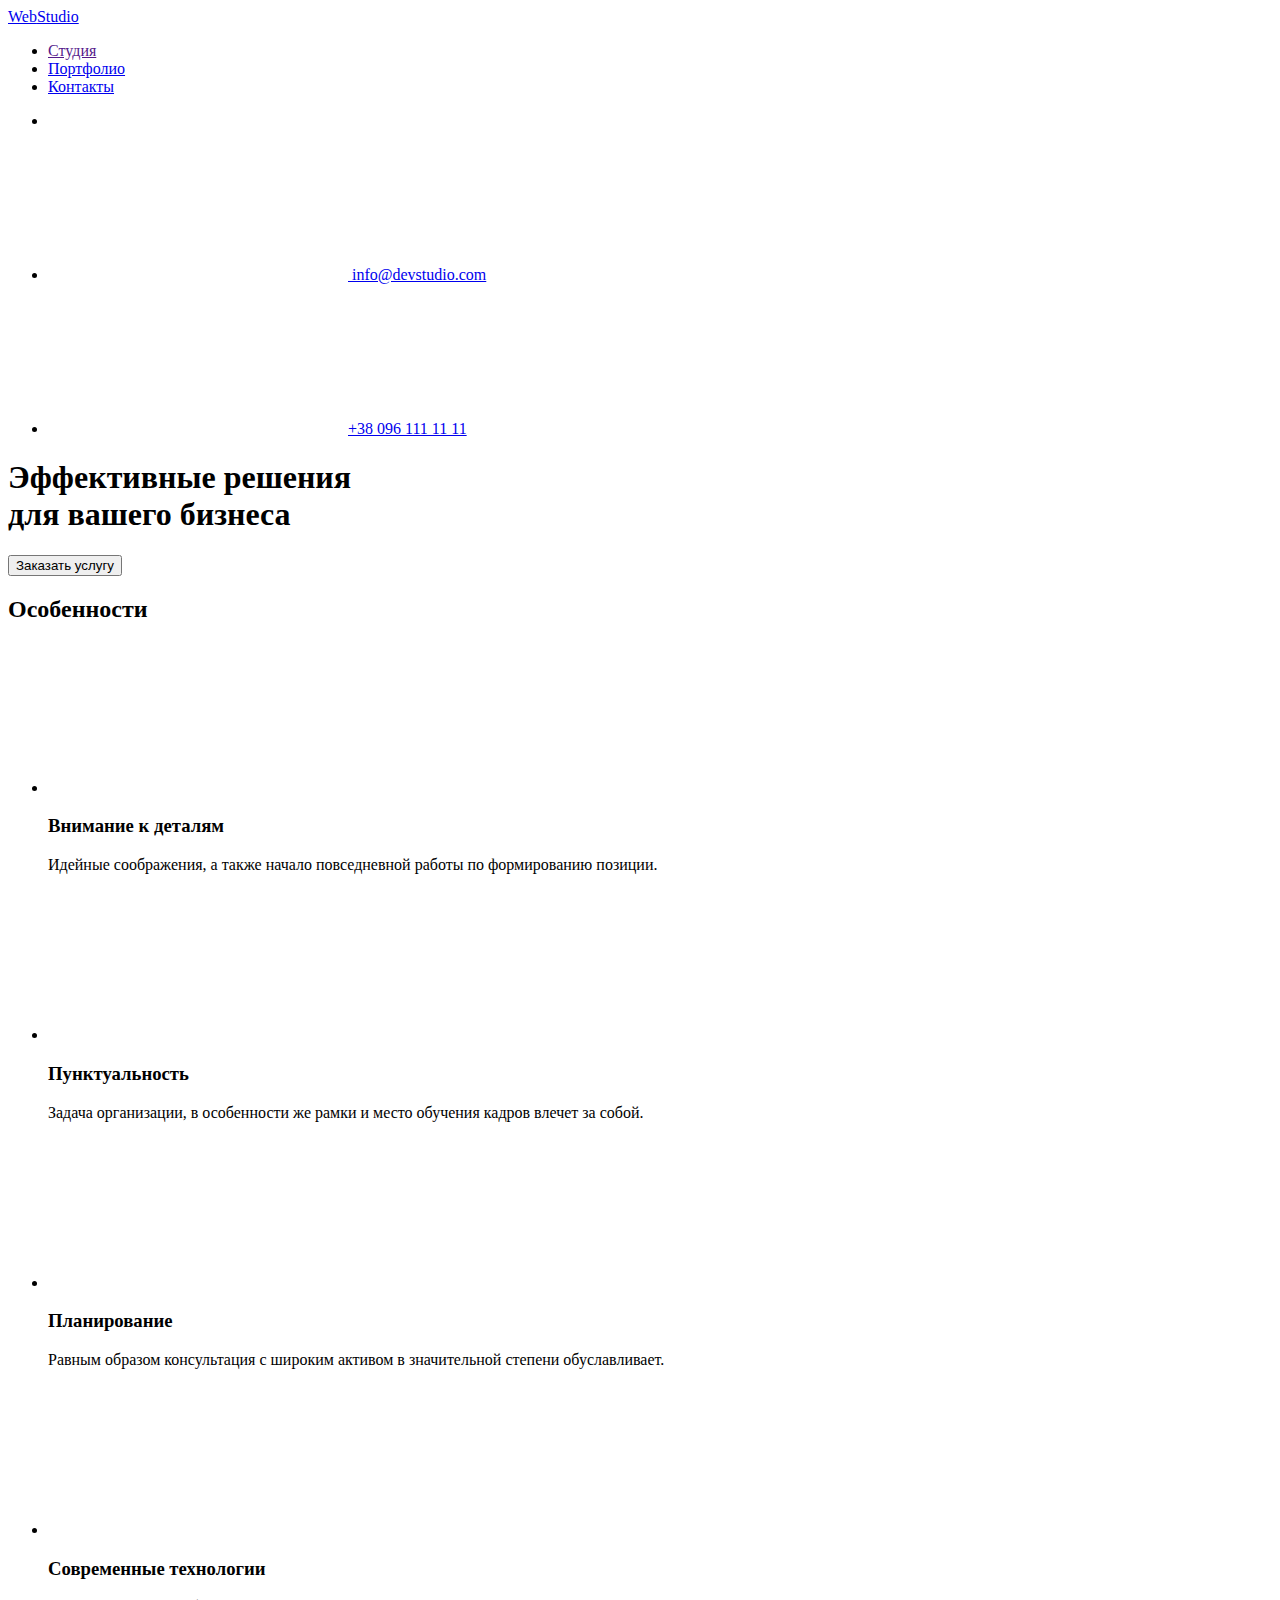
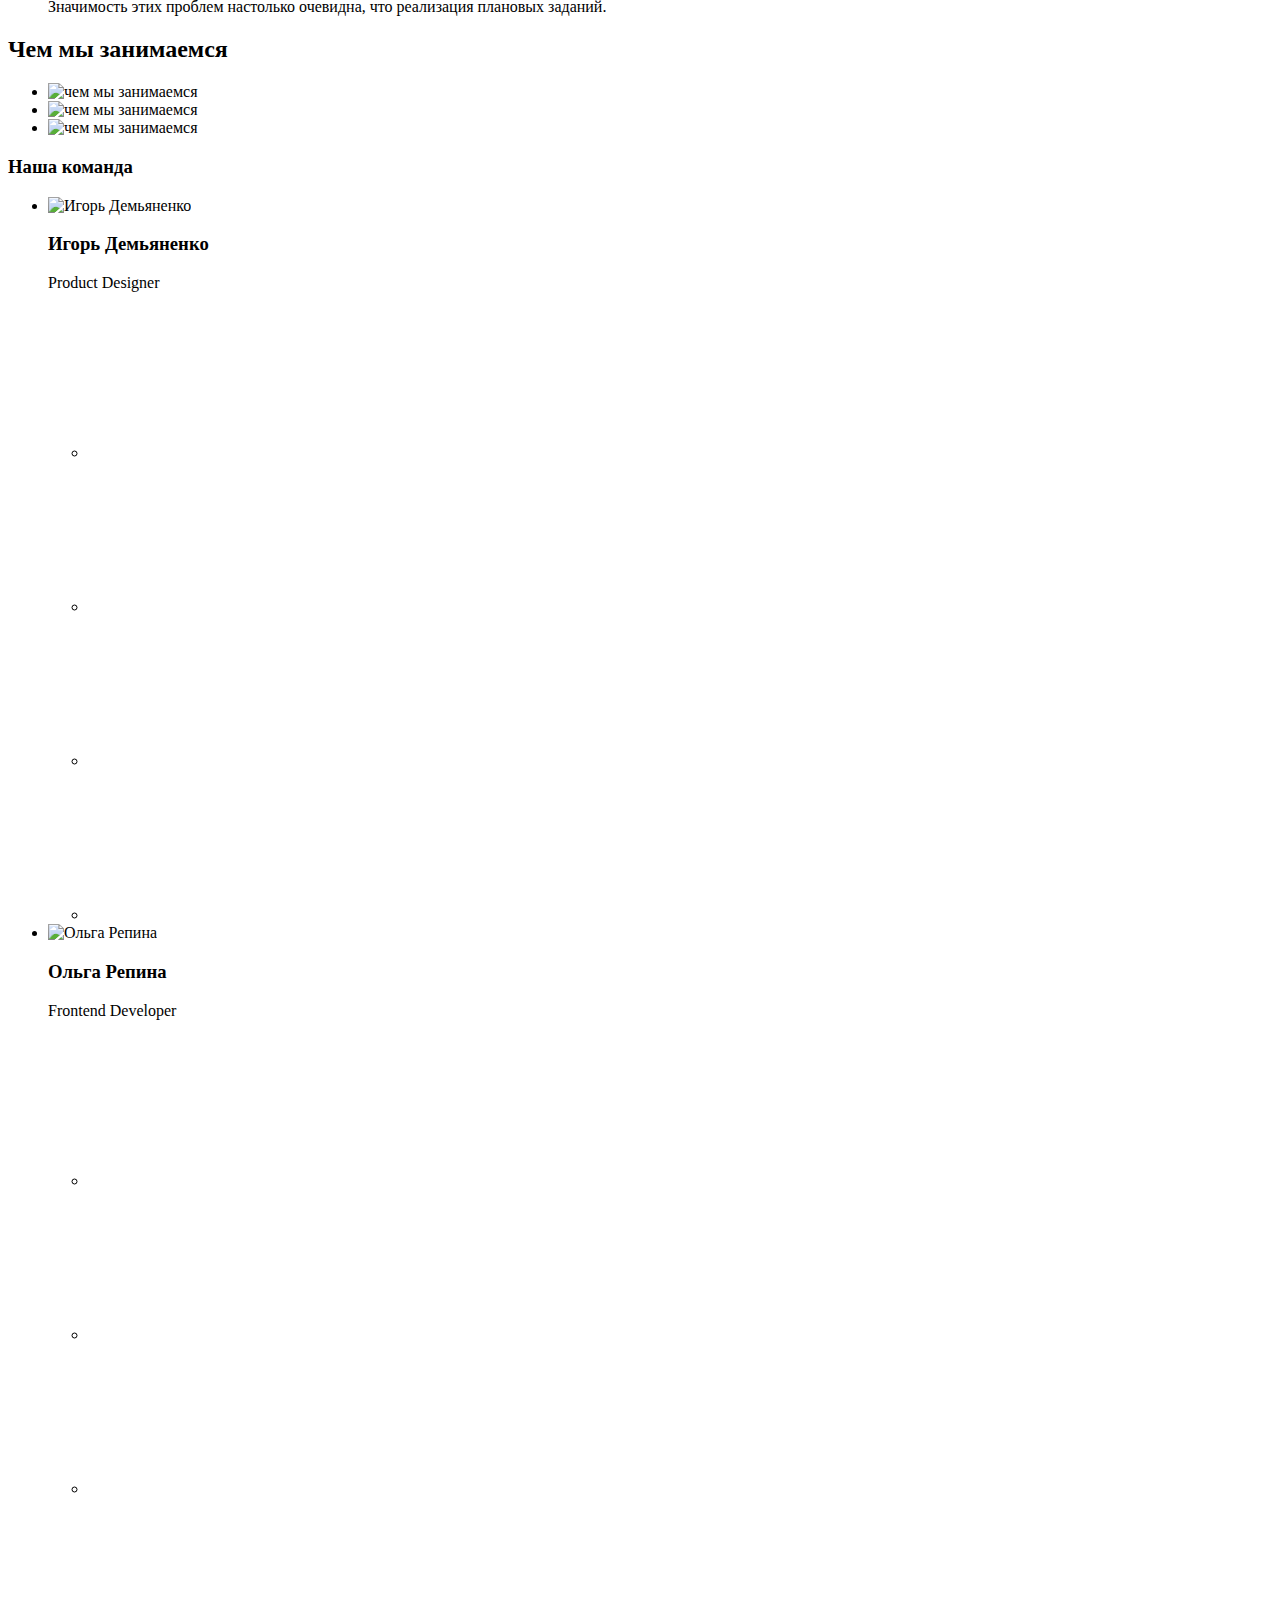
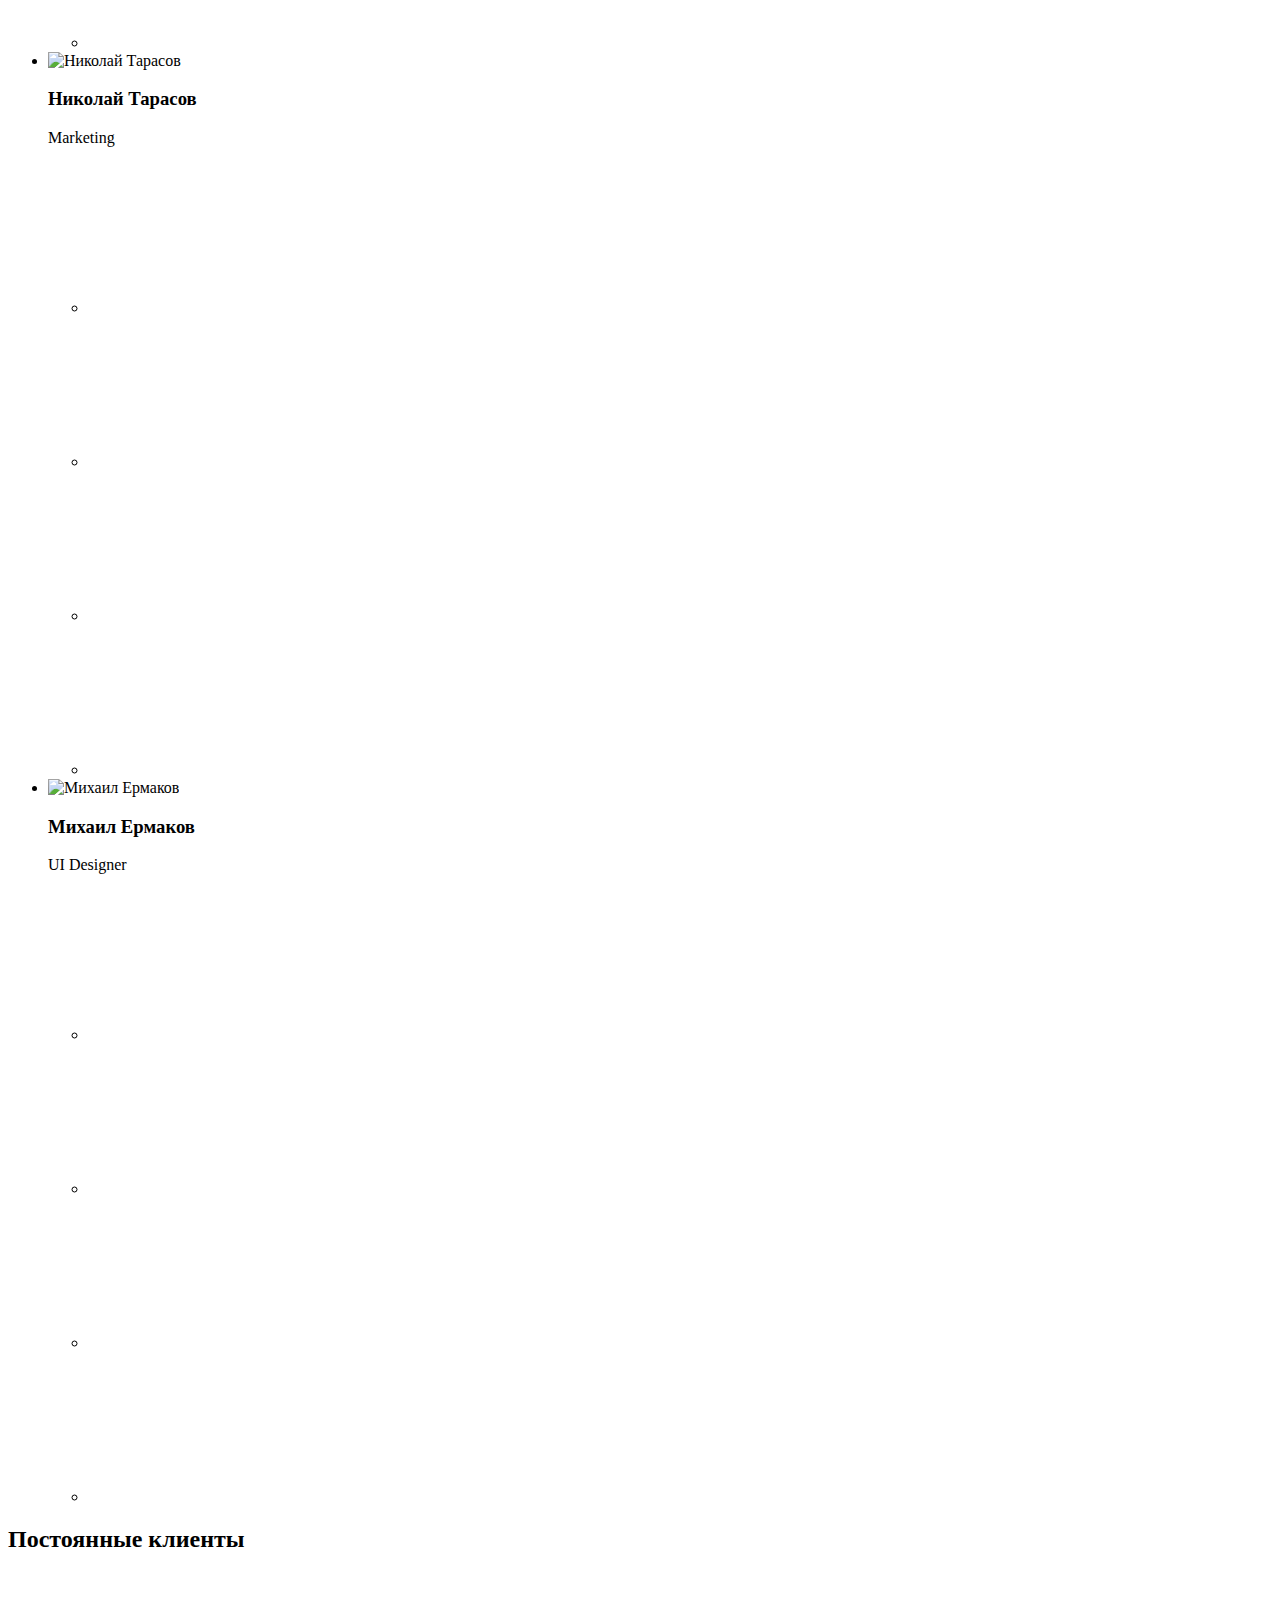
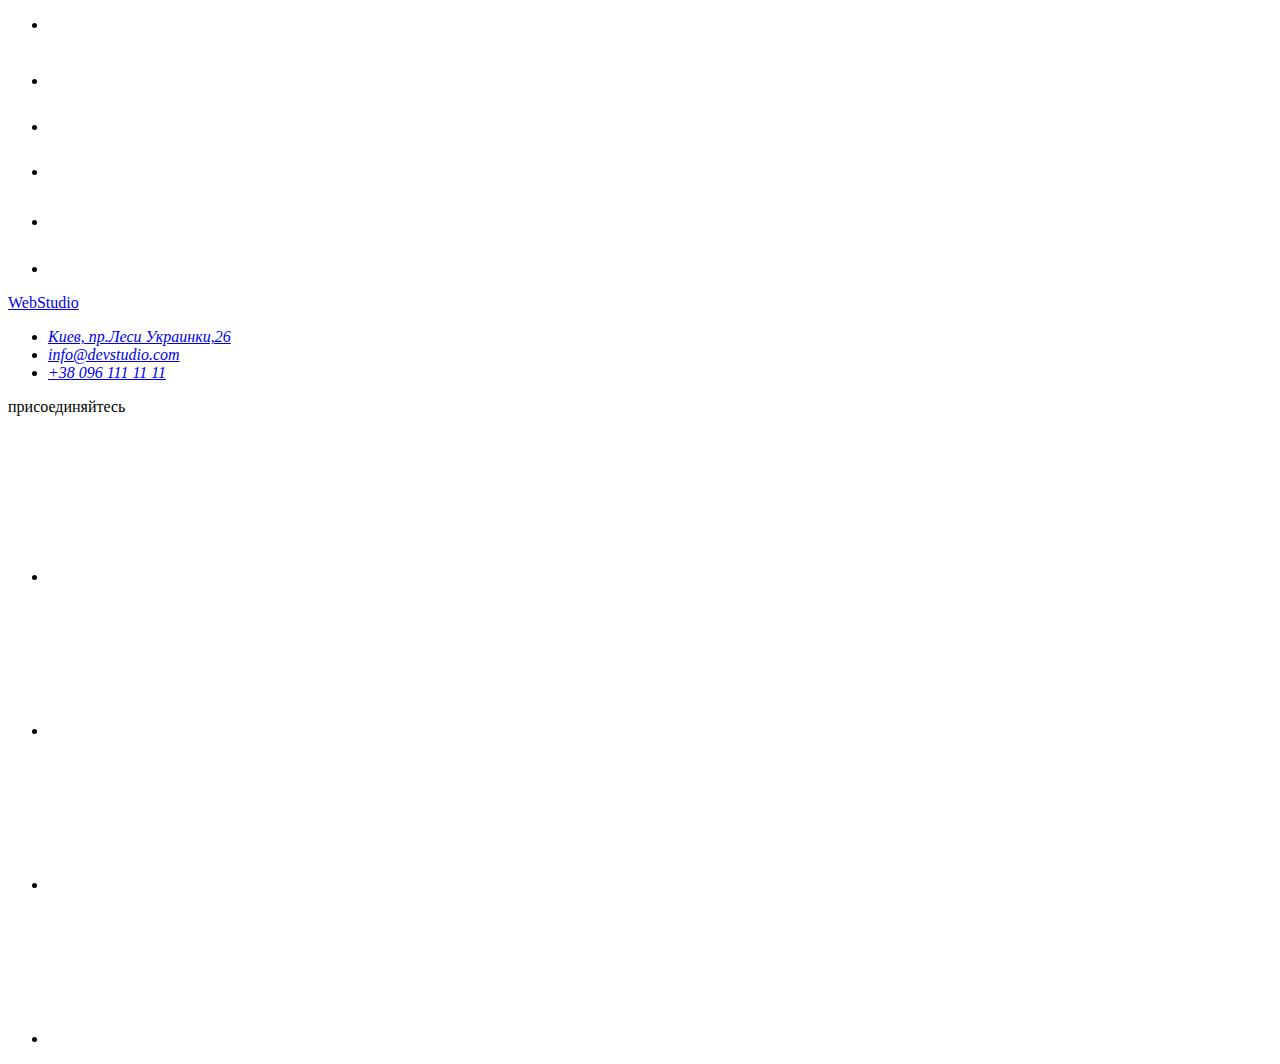
==== index.html @ f03355c7 "Add files via upload" ====
<!DOCTYPE html>
<html lang="ru">
<head>
    <meta charset="UTF-8">
    <meta http-equiv="X-UA-Compatible" content="IE=edge">
    <meta name="viewport" content="width=device-width, initial-scale=1.0">
    <link rel="preconnect" href="https://fonts.gstatic.com">
    <link href="https://fonts.googleapis.com/css2?family=Raleway:wght@700&family=Roboto:wght@400;500;700;900&display=swap" rel="stylesheet">
    <link rel="stylesheet" href="https://cdnjs.cloudflare.com/ajax/libs/modern-normalize/1.0.0/modern-normalize.min.css"
        integrity="sha512-ISS7cAi1PEhQ8jnbJpJZMd29NlhNj4AWYyLOSp2CE/CsHxTCu+r+t0D2yoJudVrd0/8fTVPUVDzY5Tvli75u/g=="
        crossorigin="anonymous" />
    <link rel="stylesheet" href="./css/styles.css">
   
    
    <title>Document</title>
    
</head>

<body>
    <!--шапка-->

    <header class="page-header">
      <div class="container"> 
          <div class="header-flex">
      <nav class="site-nav">
          <a href="./index.html" class="logo"><span class="weblogo">Web</span>Studio</a>
     <ul class="site-list">
        <li class="nav-list-item"><a href="" class="link current">Студия</a></li>
        <li class="nav-list-item"><a href="./portfolio.html" class="link">Портфолио</a></li>
         <li class="nav-list-item"><a href="#" class="link">Контакты</a></li>
     </ul> 
    </nav>

    <!--контакты-->

    <ul class="site-list-contacts">
        
        <li class="list-item">
            <li class="list-item">
                <a href="mailto:info@devstudio.com" class="contacts"><svg class="icon-envelope">
                  <use href="./images/image.svg/sprite.svg#icon-envelope">
                  </use>
              </svg>
              info@devstudio.com
          </a>
      </li>
              <li class="list-item">
                <a href="tel:+380961111111" class="contacts"><svg class="icon-smartphone">
                  <use href="./images/image.svg/sprite.svg#icon-smartphone">
                  </use>
              </svg>+38 096 111 11 11</a>
      </li>
           </ul>
          </div>
        </div>
              </header>
    
        <!--заказ услуги-->

     <main>
        <section class="hero">
                <h1>Эффективные решения <br> для вашего бизнеса</h1>
                <button class="hero-button" type="button">Заказать услугу</button>
        </section>
        
    
        <!--наши особенности-->

      <section class="section-features">
          <div class="container">
              <div class="features-flex">
                <h2 class="visually-hidden">Особенности</h2>
          <ul class="features-list"> 
                <li class="features-item">

                    <div class="icon-features">
                        <svg class="icon">
                            <use href="./images/image.svg/sprite.svg#icon-antenna">
                            </use>
                        </svg>
                    </div>

                  <h3 class="features-list title">Внимание к деталям</h3>
                  <p class="features-list text">Идейные соображения, а также начало повседневной работы по формированию позиции.</p>
              </li>

              <li class="features-item">
      
                <div class="icon-features">
                    <svg class="icon">
                        <use href="./images/image.svg/sprite.svg#icon-clock">
                        </use>
                    </svg>
                </div>

                  <h3 class="features-list title">Пунктуальность</h3>
                  <p class="features-list text">Задача организации, в особенности же рамки и место обучения кадров влечет за собой.</p>
              </li>

              <li class="features-item">

                <div class="icon-features">
                    <svg class="icon">
                        <use href="./images/image.svg/sprite.svg#icon-diagram">
                        </use>
                    </svg>
                </div>

                <h3 class="features-list title">Планирование</h3>
                <p class="features-list text">Равным образом консультация с широким активом в значительной степени обуславливает.</p>
            </li>

            <li class="features-item">
                
                <div class="icon-features">
                    <svg class="icon">
                        <use href="./images/image.svg/sprite.svg#icon-astronaut">
                        </use>
                    </svg>
                </div>

            
                <h3 class="features-list title">Современные технологии</h3>
                <p class="features-list text">Значимость этих проблем настолько очевидна, что реализация плановых заданий.</p>
            </li>
          </ul>
        </div>
        </div>
    
      </section>  

      <!--что мы делаем-->

      <section class="section-work">
          <div class="container">
              <div class="work-flex">
          <h2 class="section-title">Чем мы занимаемся</h2>
          <ul class="work-list">
              <li class="work-item"><img src="./images/what-we-do1.jpg" alt="чем мы занимаемся" width="370"></li>
              <li class="work-item"><img src="./images/what-we-do2.jpg" alt="чем мы занимаемся" width="370"></li>
              <li class="work-item"><img src="./images/what-we-do3.jpg" alt="чем мы занимаемся" width="370"></li>
          </ul>
        </div>
    </div>
      </section>

      <!--наша команда-->

<section class="section-command">
    <div class="container">
          <h3 class="section-title">Наша команда</h3>

    <ul class="command-list">
            <li class="command-list-item"><img src="./images/proddesign.jpg" alt="Игорь Демьяненко" width="270">
    <div class="item-card">
            <h3 class="title">Игорь Демьяненко</h3>
            <p class="text" lang="en">Product Designer</p>
            <ul class="flex-social">
                <li class="icon-item-command"><a href="https://www.instagram.com/" target="_blank"
                        rel="noreferrer noopener" class="icon-link-command"><svg class="icon-command">
                            <use href="./images/image.svg/sprite.svg#icon-instagram">
                            </use>
                        </svg>
                    </a>
                </li>
                <li class="icon-item-command"><a href="https://twitter.com/" target="_blank"
                        rel="noreferrer noopener" class="icon-link-command"><svg class="icon-command">
                            <use href="./images/image.svg/sprite.svg#icon-twitter">
                            </use>
                        </svg>
                    </a>
                </li>

                <li class="icon-item-command"><a href="https://www.facebook.com/" target="_blank"
                        rel="noreferrer noopener" class="icon-link-command"><svg class="icon-command">
                            <use href="./images/image.svg/sprite.svg#icon-facebook">
                            </use>
                        </svg>
                    </a>
                </li>

                <li class="icon-item-command"> <a href="https://www.linkedin.com/" target="_blank"
                        rel="noreferre noopener" class="icon-link-command"><svg class="icon-command">
                            <use href="./images/image.svg/sprite.svg#icon-linkedin">
                            </use>
                        </svg>
                    </a>
                </li>
            </ul>
        
    </div>
</li>

    
            <li class="command-list-item"><img src="./images/frontdev.jpg" alt="Ольга Репина" width="270">
        <div class="item-card">
            <h3 class="title">Ольга Репина</h3> 
            <p class="text" lang="en">Frontend Developer</p>

            <ul class="flex-social">
                <li class="icon-item-command"><a href="https://www.instagram.com/" target="_blank"
                        rel="noreferrer noopener" class="icon-link-command"><svg class="icon-command">
                            <use href="./images/image.svg/sprite.svg#icon-instagram">
                            </use>
                        </svg>
                    </a>
                </li>
                <li class="icon-item-command"><a href="https://twitter.com/" target="_blank"
                        rel="noreferrer noopener" class="icon-link-command"><svg class="icon-command">
                            <use href="./images/image.svg/sprite.svg#icon-twitter">
                            </use>
                        </svg>
                    </a>
                </li>

                <li class="icon-item-command"><a href="https://www.facebook.com/" target="_blank"
                        rel="noreferrer noopener" class="icon-link-command"><svg class="icon-command">
                            <use href="./images/image.svg/sprite.svg#icon-facebook">
                            </use>
                        </svg>
                    </a>
                </li>

                <li class="icon-item-command"> <a href="https://www.linkedin.com/" target="_blank"
                        rel="noreferre noopener" class="icon-link-command"><svg class="icon-command">
                            <use href="./images/image.svg/sprite.svg#icon-linkedin">
                            </use>
                        </svg>
                    </a>
                </li>
            </ul>
       
        </div>
    </li>

     
            <li class="command-list-item">
                <img src="./images/marketing.jpg" alt="Николай Тарасов" width="270">
        
        <div class="item-card">
                    <h3 class="title">Николай Тарасов</h3>
                    <p class="text" lang="en">Marketing</p>

                    <ul class="flex-social">
                        <li class="icon-item-command"><a href="https://www.instagram.com/" target="_blank"
                                rel="noreferrer noopener" class="icon-link-command"><svg class="icon-command">
                                    <use href="./images/image.svg/sprite.svg#icon-instagram">
                                    </use>
                                </svg>
                            </a>
                        </li>
                        <li class="icon-item-command"><a href="https://twitter.com/" target="_blank"
                                rel="noreferrer noopener" class="icon-link-command"><svg class="icon-command">
                                    <use href="./images/image.svg/sprite.svg#icon-twitter">
                                    </use>
                                </svg>
                            </a>
                        </li>
        
                        <li class="icon-item-command"><a href="https://www.facebook.com/" target="_blank"
                                rel="noreferrer noopener" class="icon-link-command"><svg class="icon-command">
                                    <use href="./images/image.svg/sprite.svg#icon-facebook">
                                    </use>
                                </svg>
                            </a>
                        </li>
        
                        <li class="icon-item-command"> <a href="https://www.linkedin.com/" target="_blank"
                                rel="noreferre noopener" class="icon-link-command"><svg class="icon-command">
                                    <use href="./images/image.svg/sprite.svg#icon-linkedin">
                                    </use>
                                </svg>
                            </a>
                        </li>
                    </ul>
           
        </div>
    </li>         
         
            <li class="command-list-item"><img src="./images/uidesign.jpg" alt="Михаил Ермаков" width="270">
        <div class="item-card">        
            <h3 class="title">Михаил Ермаков</h3>
            <p class="text" lang="en">UI Designer</p>

            <ul class="flex-social">
                <li class="icon-item-command"><a href="https://www.instagram.com/" target="_blank"
                        rel="noreferrer noopener" class="icon-link-command"><svg class="icon-command">
                            <use href="./images/image.svg/sprite.svg#icon-instagram">
                            </use>
                        </svg>
                    </a>
                </li>

                <li class="icon-item-command"><a href="https://twitter.com/" target="_blank"
                        rel="noreferrer noopener" class="icon-link-command"><svg class="icon-command">
                            <use href="./images/image.svg/sprite.svg#icon-twitter">
                            </use>
                        </svg>
                    </a>
                </li>

                <li class="icon-item-command"><a href="https://www.facebook.com/" target="_blank"
                        rel="noreferrer noopener" class="icon-link-command"><svg class="icon-command">
                            <use href="./images/image.svg/sprite.svg#icon-facebook">
                            </use>
                        </svg>
                    </a>
                </li>

                <li class="icon-item-command"> <a href="https://www.linkedin.com/" target="_blank"
                        rel="noreferre noopener" class="icon-link-command"><svg class="icon-command">
                            <use href="./images/image.svg/sprite.svg#icon-linkedin">
                            </use>
                        </svg>
                    </a>
                </li>
            </ul> 
        </div>
    </li> 

          </ul>
        </div>
     </section>
      
     <!--клиенты-->

      <section class="section-clients">
          <div class="container">
              <h2 class="clients-title">Постоянные клиенты</h2>
              <ul class="clients-list">
                <li class="clients-item"><a href="" class="icon-clients-link">
                        <svg class="icon-clients" width="41px" height="57px">
                            <use href="./images/image.svg/sprite.svg#icon-group1">
                            </use>
                        </svg>
                    </a>
                  </li>
                  <li class="clients-item"><a href="" class="icon-clients-link">
                    <svg class="icon-clients" width="40px" height="52px">
                        <use href="./images/image.svg/sprite.svg#icon-group2">
                        </use>
                    </svg>
                </a>
            </li>
            <li class="clients-item"><a href="" class="icon-clients-link">
                    <svg class="icon-clients" width="44px" height="42px">
                        <use href="./images/image.svg/sprite.svg#icon-group3">
                        </use>
                    </svg>
                </a>
            </li>
            <li class="clients-item"><a href="" class="icon-clients-link">
                    <svg class="icon-clients" width="85px" height="41px">
                        <use href="./images/image.svg/sprite.svg#icon-group4">

                        </use>
                    </svg>
                </a>
            </li>
            <li class="clients-item"><a href="" class="icon-clients-link">
                    <svg class="icon-clients" width="63px" height="46px">
                        <use href="./images/image.svg/sprite.svg#icon-group5">
                        </use>
                    </svg></a>
            </li>
            <li class="clients-item"><a href="" class="icon-clients-link">
                    <svg class="icon-clients" width="93px" height="43px">
                        <use href="./images/image.svg/sprite.svg#icon-group6">
                        </use>
                    </svg>
                </a>
            </li>
        </ul>
    </div>
</section>
</main>
      

      <!--контакты-->

      <footer class="footer">
          <div class="container">
            <div class="footer-container">
                <div>
        <a href="./index.html" class="logo-footer"><span class="weblogo-footer">Web</span>Studio</a>
        <address class="adress">
        <ul class="adress-list">
            <li class="adress-list-item">
                <a class="link-adress" href="https://goo.gl/maps/pRNmyosQi3SvcgHM6" target="_blank" rel="noopener noreferrer">Киев, пр.Леси Украинки,26 </a> 
            <li class="adress-list-item">
                <a href="mailto:info@devstudio.com" class="contacts-info">info@devstudio.com</a>  
            </li>  
            <li class="adress-list-item">
                <a href="tel:+380961111111" class="contacts-info">+38 096 111 11 11</a>  
            </li>  
         </ul>
        </address>
    </div>
 
    

    <div class="social-section">
        <p class="social-title">присоединяйтесь</p>
        <ul class="social-footer-list">
            <li class="icon-item-footer"><a href="https://www.instagram.com/" target="_blank"
                    rel="noreferrer noopener" class="footer-link-social"><svg class="icon-footer">
                        <use href="./images/image.svg/sprite.svg#icon-instagram">
                        </use>
                    </svg>
                </a>
            </li>

            <li class="icon-item-footer"><a href="https://twitter.com/" target="_blank"
                    rel="noreferrer noopener" class="footer-link-social"><svg class="icon-footer">
                        <use href="./images/image.svg/sprite.svg#icon-twitter">
                        </use>
                    </svg>
                </a>
            </li>

            <li class="icon-item-footer"><a href="https://www.facebook.com/" target="_blank"
                    rel="noreferrer noopener" class="footer-link-social"><svg class="icon-footer">
                        <use href="./images/image.svg/sprite.svg#icon-facebook">
                        </use>
                    </svg>
                </a>
            </li>

            <li class="icon-item-footer"><a href="https://www.linkedin.com/" target="_blank"
                    rel="noreferrer noopener" class="footer-link-social"><svg class="icon-footer">
                        <use href="./images/image.svg/sprite.svg#icon-linkedin">
                        </use>
                    </svg>
                </a>
            </li>
        </ul>
    </div>
</div>
</div>

</footer>
</body>
</html>
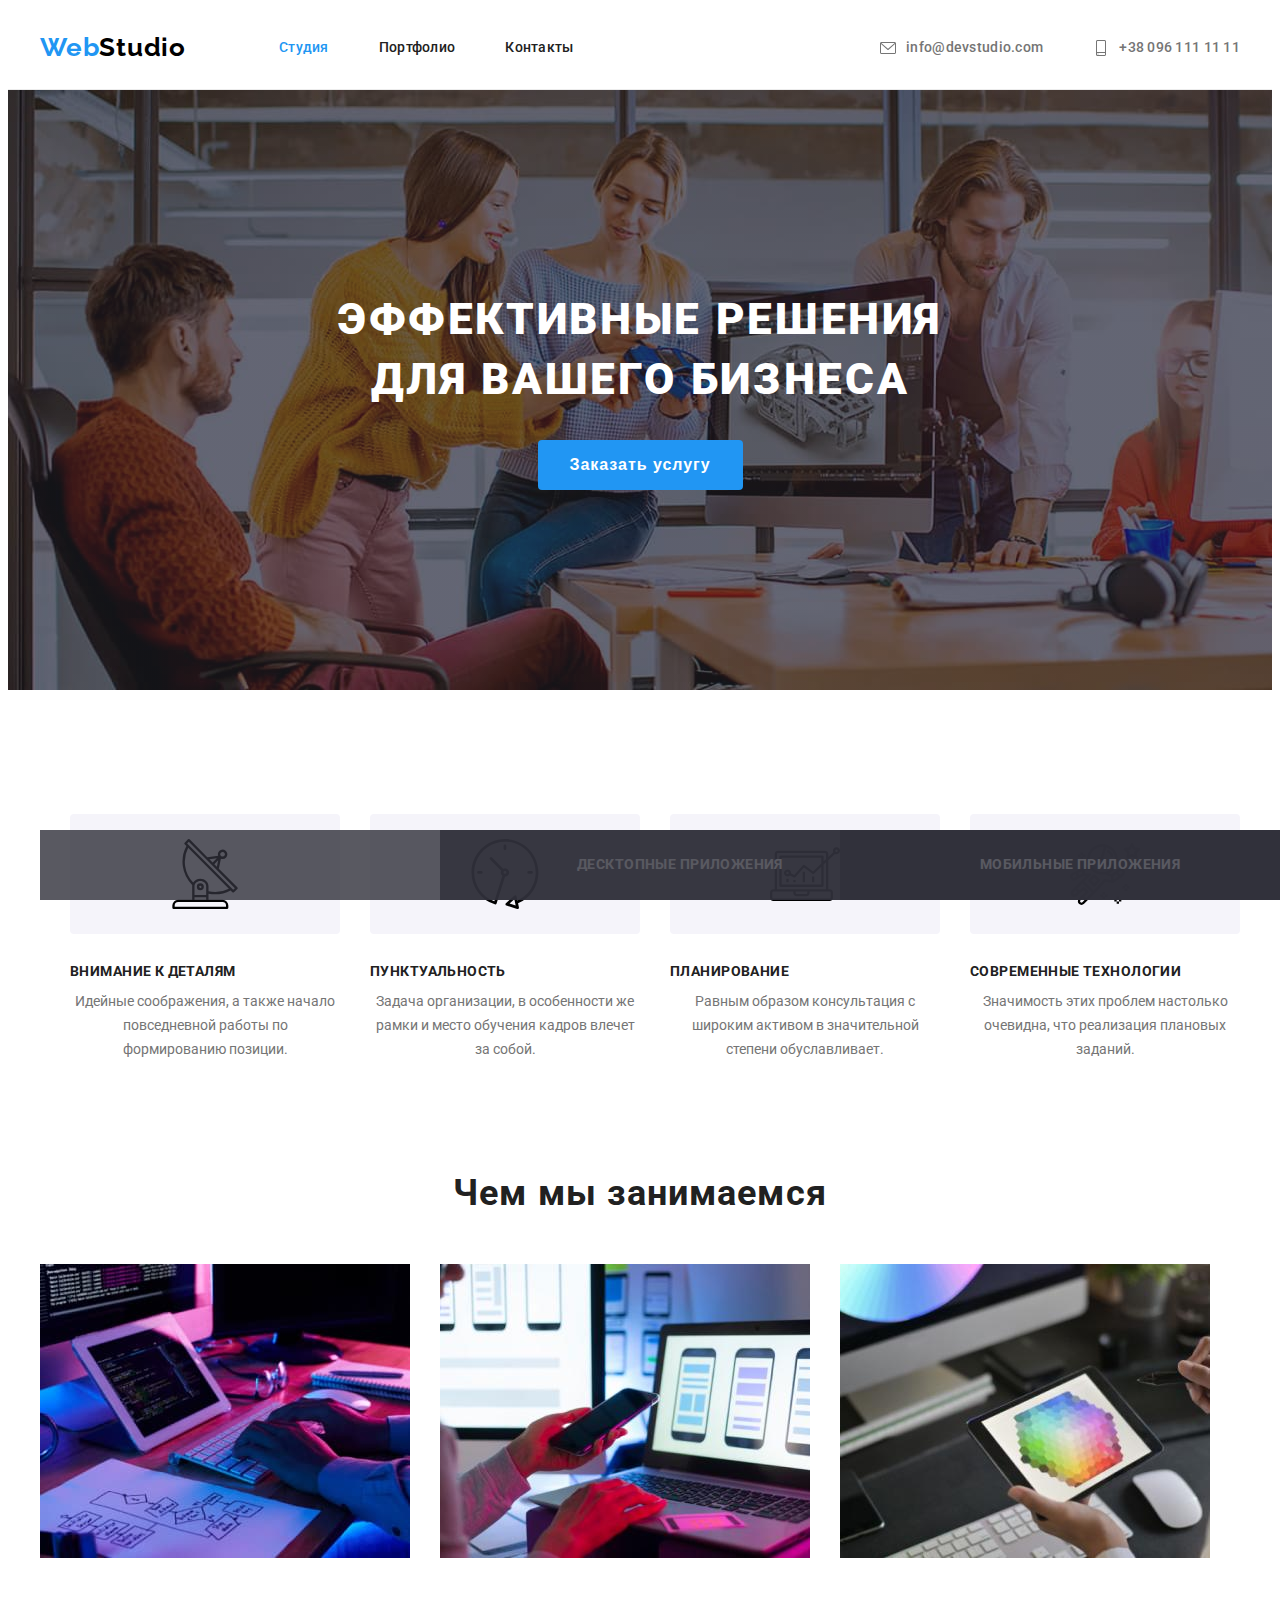
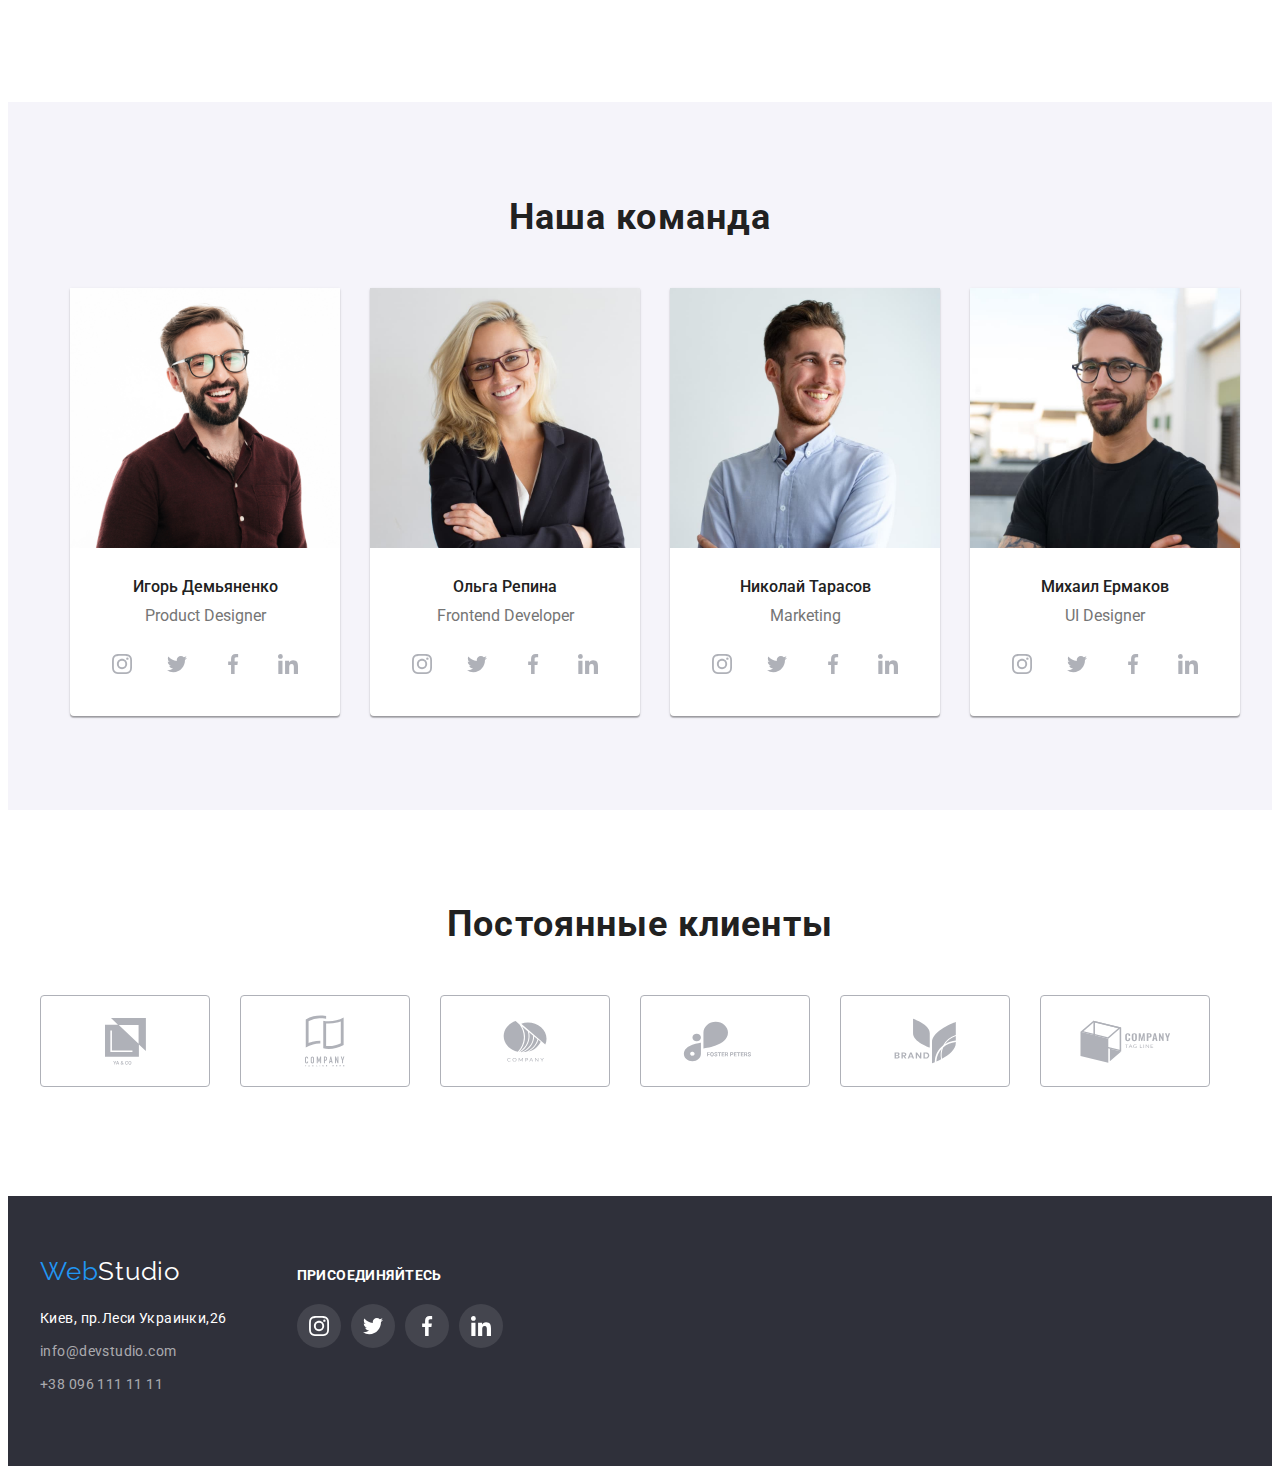
==== commit 1557b989: "добавляет файлы в проект" ====
--- a/index.html
+++ b/index.html
@@ -136,9 +136,21 @@
               <div class="work-flex">
           <h2 class="section-title">Чем мы занимаемся</h2>
           <ul class="work-list">
-              <li class="work-item"><img src="./images/what-we-do1.jpg" alt="чем мы занимаемся" width="370"></li>
-              <li class="work-item"><img src="./images/what-we-do2.jpg" alt="чем мы занимаемся" width="370"></li>
-              <li class="work-item"><img src="./images/what-we-do3.jpg" alt="чем мы занимаемся" width="370"></li>
+              <li class="work-item"><img src="./images/what-we-do1.jpg" alt="чем мы занимаемся" width="370">
+                <div class="work-description">
+                    <h3 class="work-description-title">Десктопные приложения</h3>
+                </div>
+            </li>
+              <li class="work-item"><img src="./images/what-we-do2.jpg" alt="чем мы занимаемся" width="370">
+                <div class="work-description">
+                    <h3 class="work-description-title">Мобильные приложения</h3>
+                </div>
+            </li>
+              <li class="work-item"><img src="./images/what-we-do3.jpg" alt="чем мы занимаемся" width="370">
+                <div class="work-description">
+                    <h3 class="work-description-title">Дизайнерские решения</h3>
+                </div>
+            </li>
           </ul>
         </div>
     </div>
--- a/css/styles.css
+++ b/css/styles.css
@@ -0,0 +1,791 @@
+
+:root{
+    --main-text-color:#757575; 
+    --background-button-hero:#2196F3;
+    --primary-white-color:#FFFFFF;
+    --logo-black-color:#000000;
+    --logo-blue-color:#2196F3;
+    --title-black-color:#212121;
+    --accent-text-color:#2196F3;
+    --banner-color-background:#2F303A;
+    --background-filters-color:#F5F4FA;
+    --color-rgb-footer:rgba(255, 255, 255, 0.6);
+    --backgroud-card-border:#EEEEEE;
+    --icon-social-color:#AFB1B8;
+    --color-box-shadow: 0px 4px 4px rgba(0, 0, 0, 0.15);
+    --color-header-bottom:#ECECEC;
+}
+
+body{
+    font-family: Roboto, sans-serif ;
+  }
+
+  h1, h2, h3, h4, h5, h6, p{
+      margin-top: 0;
+      margin-bottom: 0;
+  }
+
+ul, ol{
+    margin-top: 0;
+    margin-bottom: 0;
+    padding-left: 0;
+    list-style: none;
+}
+ img{
+     display: block;
+     max-width: 100%;
+     height: auto;
+ }
+
+ a{
+     text-decoration: none;
+ }
+ 
+
+
+ /* ====== VISUALLY HIDDEN ====== */
+
+ .visually-hidden{
+     position: absolute;
+     width: 1px;
+     height: 1px;
+     margin: -1px;
+     border: 0;
+     padding: 0;
+     white-space:nowrap;
+     clip-path: inset(100%); 
+     clip: rect(0 0 0 0);
+     overflow: hidden;
+ }
+
+ /* ====== ALL SECTION ====== */
+.feautures-flex,
+.feautures-list,
+.work-list,
+.header-flex,
+.portfolio-list{
+    display: flex;
+    align-items: center;
+}
+
+
+ /* ====== HEADER ====== */
+
+ .page-header{
+    border-bottom: 1px solid var(--color-header-bottom);
+}
+
+.container{
+    width: 1200px;
+    padding-left: 15px;
+    padding-right: 15px;
+    margin: 0 auto;
+}
+
+ .site-nav{
+     display: flex;
+ }
+
+.site-list{
+    display: flex;
+    align-items: center;
+    margin-left: 93px;
+}
+
+.nav-list-item{
+    margin-right: 50px;
+}
+
+.nav-list-item:last-child{
+   margin-right: 0;
+  }
+  
+
+.logo {
+display: flex;
+align-items: center;
+text-decoration: none;   
+font-family: Raleway;
+font-weight: bold;
+font-size: 26px;
+line-height: 1.19;
+letter-spacing: 0.03em;
+color: var(--logo-black-color);
+padding-top: 24px;
+padding-bottom: 26px;
+
+}
+
+.weblogo {
+   color: var(--logo-blue-color);
+   font-size: 26px;
+   line-height: 1.19;
+   
+}
+
+.nav-list-item .link.current{
+   color: var(--accent-text-color)
+   
+}
+
+.site-list-contacts{
+   display: flex;
+   align-items: center;
+   margin-left: auto;
+}
+
+.icon-smartphone,
+.icon-envelope{
+     width: 16px;
+     height: 16px;
+    margin-right: 10px;
+    fill: currentColor;
+}
+
+
+.nav-list-item .link,
+.list-item .contacts{
+
+   display: flex;
+   align-items: center;
+   color: var(--title-black-color);
+   position: relative;
+   font-weight: 500;
+   font-size: 14px;
+   line-height: 1.14;
+   letter-spacing: 0.02em;
+   text-decoration: none;
+   padding-top: 32px;
+   padding-bottom: 32px;
+}
+
+.nav-list-item .link:hover,
+.nav-list-item .link:focus{
+   color: var(--accent-text-color);
+  
+}
+
+.nav-list-item .link.current{
+   color: var(--accent-text-color);
+}
+
+.list-item .contacts{
+    display: flex;
+    justify-content: center;
+    align-items: center;
+   color:var(--main-text-color);
+   text-decoration: none;
+}
+
+
+.list-item{
+   display: flex;
+   align-items: center;
+   margin-left: auto;
+}
+
+.site-list-contacts .list-item{
+   margin-right: 50px;
+} 
+
+.list-item:last-child{
+   margin-right: 0;
+}
+
+
+.list-item .contacts:hover,
+.list-item .contacts:focus,
+.icon-envelope:hover,
+.icon-smartphone:hover,
+.icon-envelope:focus,
+.icon-smartphone:focus{ 
+    color: var(--accent-text-color); 
+    fill: var(--accent-text-color);
+    
+}
+
+
+
+ /* ====== SECTION ORDER====== */
+
+.hero {
+    background: var(--banner-color-background);
+    text-align:center;
+    height:600px;
+    padding-top:200px;
+    padding-bottom: 200px;
+    box-sizing: border-box;
+    background-image: linear-gradient(rgba(47, 48, 58, 0.4),
+     rgba(47, 48, 58, 0.4)), url("../images/hero.jpg");
+    background-repeat: no-repeat;
+    background-size: cover;
+}
+
+.hero h1 {
+    color:var(--primary-white-color);
+    font-family: Roboto;
+    font-style: normal;
+    font-weight: 900;
+    font-size: 44px;
+    line-height: 1.36;
+    letter-spacing: 0.06em;
+    text-transform: uppercase;
+    margin-bottom: 30px;
+    margin-top: 0;
+
+}
+
+
+
+.hero-button{
+    min-width: 200px;
+    height: 50px;
+    font-size: 16px;
+    line-height: 1.88;
+    text-decoration: none;
+    cursor: pointer;
+    font-weight: bold;
+    border: none;
+    background: var(--background-button-hero);
+    color: var(--primary-white-color);
+    padding: 10px 32px;
+    border-radius: 4px;
+    text-align: center;
+    letter-spacing: 00.06em;
+}
+
+.hero-button:hover,
+.hero-button:focus{
+    background-color: var(--background-button-hero);
+    box-shadow:var(--color-box-shadow);
+    background: rgb(33, 150, 243, 0.8);
+    box-shadow: 0px 4px 4px rgba(0, 0, 0, 0.15);
+    border-radius: 4px;
+}
+
+/* ======PORTFOLIO MAIN SECTION 1====== */
+
+.intro-button{
+    min-width: 73px;
+    text-decoration: none;
+    height: 38px;
+    cursor: pointer;
+    font-weight: 500;
+    font-size: 16px;
+    line-height: 1.62;
+    color: var(--logo-black-color);
+    border: none;
+    padding: 6px 22px;
+    background: var(--background-filters-color);
+    border-radius: 4px;
+    list-style:none ;
+    letter-spacing: 0.03em;
+    border: none;
+
+}
+
+
+.intro-button-list:not(:last-child){
+    margin-right: 8px;
+}
+
+
+ 
+.intro-options{
+    display: flex;
+    justify-content: center;
+    margin-top: 0;
+    margin-bottom: 50px;
+}
+
+.intro-button:hover,
+.intro-button:focus{
+    background-color: var(--background-button-hero);
+    box-shadow:var(--color-box-shadow);
+    color:var(--primary-white-color);
+    background: var(--accent-text-color);
+/* shadow-middle */
+    box-shadow: 0px 3px 1px rgba(0, 0, 0, 0.1), 0px 1px 2px rgba(0, 0, 0, 0.08), 0px 2px 2px rgba(0, 0, 0, 0.12);
+
+}
+
+/* ======SECTION Feautures====== */
+
+.section-features{
+    padding-top: 94px;
+    padding-bottom: 94px;
+    font-size: 36px;
+    line-height: 1.16;
+    background-color: var(--primary-white-color);
+    
+    }
+
+    .features-list{
+        display: flex;
+        padding-bottom: 0;
+        margin-top: 0;
+        margin-left: 0;
+    }
+    
+    .features-item{
+        width: 270px;
+        width: calc((100% - 120px) / 4);
+        margin-top: 30px;
+        margin-left: 30px;
+        
+    }
+    
+    .features-list.title{
+        color: var(--title-black-color);
+        font-weight: 700;
+        font-size: 14px;
+        line-height: 1.14;
+        letter-spacing: 0.03em;
+        text-transform: uppercase;
+        margin-top: 0;
+        margin-bottom: 10px;
+    
+    }
+    
+    .features-list.text{
+        color: var(--main-text-color);
+        font-weight: 400;
+        font-size: 14px;
+        line-height: 1.71;
+        
+    }  
+    
+    .icon-features{
+        display: flex;
+        justify-content: center;
+        align-items:center;
+        width: 270px;
+        height: 120px;
+        background: #F5F4FA;
+        border-radius: 4px;
+        margin-bottom: 30px;
+    }
+
+    .icon{
+        width: 70px;
+        height: 70px;
+    }
+
+/* ====== SECTION COMMAND====== */
+
+.section-work{
+    padding-bottom: 94px;
+    
+}
+ 
+.work-item:nth-child(-n + 2){
+    margin-left: 0;
+    margin-right: 30px;
+ }
+
+.section-work, .section-title{
+    margin-top: 0;
+    margin-bottom: 50px;
+    padding-top: 0;
+    color: var(--title-black-color);
+    font-size: 36px;
+    line-height: 1.16;
+    text-align: center;
+}
+
+
+.work-item{
+    width: 370px;
+    
+}
+
+.work-description{
+    display: flex;
+    align-items: center;
+    justify-content: center;
+    position: absolute;
+    bottom: 0;
+    width: 100%;
+    height: 70px;
+    margin:0;
+    background: rgba(47, 48, 58, 0.8);
+
+}
+
+.work-description-title{
+    font-size: 14px;
+    line-height: 1.14;
+    text-align: center;
+    letter-spacing: 0.03em;
+    text-transform: uppercase;
+    color: var(--primary-white-color);
+
+}
+
+
+/* ====== SECTION COMMAND====== */
+
+.section-command{
+     min-width: 1200px;
+     display: flex;
+     align-items: center;
+     padding-bottom: 94px; 
+     padding-top: 94px;  
+     background-color: var(--background-filters-color);
+     
+}
+.section-title{
+    font-weight: 700;
+    margin-bottom: 50px;
+    font-style: normal;
+    font-weight: bold;
+    font-size: 36px;
+    line-height: 1.17;
+    text-align: center;
+    letter-spacing: 0.03em;
+    color: var(--title-black-color);
+}
+
+.command-list{
+    display: flex;
+    align-items: center;
+    margin-left: 0;
+    margin-top: -30px;
+}
+
+.command-list-item{
+    flex-basis: calc((100% - 120px) / 4);
+    margin-top: 30px;
+    margin-left: 30px;
+    background-color: var(--primary-white-color);
+    box-shadow: 0px 1px 3px rgba(0, 0, 0, 0.12), 0px 1px 1px rgba(0, 0, 0, 0.14), 0px 2px 1px rgba(0, 0, 0, 0.2);
+    border-radius: 0px 0px 4px 4px;
+ }
+
+.item-card{
+    padding: 30px;
+    
+}
+
+.title{
+    margin-bottom: 10px;
+    color: var(--title-black-color);
+    font-weight: 500;
+    font-size: 16px;
+    line-height: 1.18;
+    text-align: center;
+ }
+
+.text{
+    margin-bottom: 16px;
+    color: var(--main-text-color);
+    font-weight: 400;
+    font-size: 16px;
+    line-height: 1.18;
+    text-align: center;
+   
+}
+
+.flex-social{
+    display: flex;
+    justify-content: space-between;
+
+}
+
+.icon-link-command{
+    display: flex;
+    justify-content: center;
+    align-items:center; 
+    border-radius: 50%;
+    width: 44px;
+    height: 44px;
+    color: var(--icon-social-color);
+}
+
+.icon-item-command:last-child{
+    margin-right: 0;
+}
+
+.icon-command{
+    display: flex;
+    align-items:center;
+    width: 20px;
+    height: 20px;
+    fill: currentColor;
+}
+
+.icon-link-command:hover,
+.icon-link-command:focus{
+    background-color: var(--logo-blue-color);
+}
+
+.icon-link-command:hover .icon-command,
+.icon-link-command:focus .icon-command{
+    fill: var(--primary-white-color);
+}
+
+
+
+/* ===== 2= SECTION PORTFOLIO CARD====== */
+
+
+.section-portfolio{
+    min-width: 1200px;
+    padding-top: 94px;
+    padding-bottom: 91px;
+}
+
+.portfolio-list{
+    list-style: none;
+    display: flex;
+    flex-wrap: wrap;
+    margin-right: -30px;
+    margin-top: -30px;
+}
+
+.portfolio-list-item{
+    flex-basis: calc((100% - 90px) / 3);
+    margin-left: 30px;
+    margin-top: 30px;
+    
+}
+
+.portfolio-card{
+    border-bottom: 1px solid var(--backgroud-card-border);
+    border-right: 1px solid var(--backgroud-card-border);
+    border-left: 1px solid var(--backgroud-card-border);
+    box-sizing: border-box;
+    padding: 20px 24px;
+    
+
+}  
+
+.portfolio-title{
+    color: var(--title-black-color);
+    font-weight: 700;
+    font-size: 18px;
+    line-height: 2;
+    margin-bottom: 4px;
+   
+}
+
+
+.portfolio-explanation.text{
+    color: var(--main-text-color);
+    font-weight: 400;
+    font-size: 16px;
+    line-height: 1.9;
+  
+}
+
+.portfolio-link{
+    display: block;
+    padding-top: 0;
+   
+}
+
+.portfolio-link:hover,
+.portfolio-link:focus{
+    box-shadow: 0px 1px 1px rgba(0, 0, 0, 0.12), 0px 4px 4px rgba(0, 0, 0, 0.06), 1px 4px 6px rgba(0, 0, 0, 0.16);
+}
+
+
+/* ===== CLIENTS====== */
+
+.section-clients{
+    padding-top: 94px;
+    padding-bottom: 109px;
+    
+    }
+    
+    .clients-title{
+    font-size: 36px;
+    line-height: 1.16;
+    text-align: center;
+    letter-spacing: 0.03em;
+    color: var(--title-black-color);
+    margin-bottom: 50px;
+    }
+    
+    .clients-list{
+        display: flex;
+        align-items: center;
+    }  
+    
+    .clients-item{
+        display: flex;
+        margin-right: 30px;
+    
+    } 
+    
+    .clients-item:last-child{
+        margin-right: 0;
+    }
+    
+    .icon-clients-link{
+        display: flex;
+        justify-content: center;
+        align-items: center;
+        width: 170px;
+        height: 92px;
+        border: 1px solid var(--icon-social-color);
+        box-sizing: border-box;
+        border-radius: 4px;
+        
+    }
+    
+    .icon-clients{
+        fill: var(--icon-social-color);
+    
+    }
+    
+    .icon-clients-link:hover,
+    .icon-clients-link:focus{
+        border: 1px solid var(--accent-text-color);
+    }
+    
+    .icon-clients-link:hover .icon-clients,
+    .icon-clients-link:focus .icon-clients{
+        fill: var(--accent-text-color);
+        
+    }
+
+
+/* ===== FOOTER====== */
+
+.address {
+    font-style: normal;
+    
+}
+
+.footer{
+    display: flex;
+    background-color: var(--banner-color-background);
+    padding-bottom: 60px;
+    padding-top: 60px;
+  
+} 
+
+.footer-container{
+    display: flex;
+    align-items: baseline;
+
+}
+.footer-list:last-child{
+    margin-bottom: 0;
+    
+}
+
+.logo-footer {
+    display: block;
+    margin-top: 0;
+    margin-bottom: 20px;
+    color: var(--primary-white-color);
+    font-family: Raleway;
+    font-weight: normal;
+    font-size: 26px;
+    line-height: 1.19;
+    letter-spacing: 0.03em;
+    text-decoration: none;
+    
+}
+
+.weblogo-footer{
+    color:var(--logo-blue-color);
+    
+ } 
+
+ .adress-list-item, .link-adress, .contacts-info {
+    font-family: Roboto;
+    font-style: normal;
+    font-weight: normal;
+    font-size: 14px;
+    line-height: 1.71;
+    letter-spacing: 0.03em;
+    color: var(--primary-white-color);
+    margin-bottom: 9px;
+    margin-top: 0;
+    
+ }
+
+ .link-adress {
+    color: var(--primary-white-color);
+ }
+
+ .contacts-info {
+        color: rgba(255, 255, 255, 0.6);
+   } 
+
+ .footer-list .contacts-info{
+     color: var(--color-rgb-footer);   
+ }
+
+ .contacts-info:hover,
+ .contacts-info:focus{
+     color: var(--accent-text-color)
+
+ } 
+ 
+ .social-section{
+    width: 205px;
+    margin-left: 70px;
+    align-items: baseline;
+  
+}
+
+.social-title{
+    text-transform: uppercase;
+    margin-bottom: 20px;
+    font-weight: 700;
+    font-size: 14px;
+    line-height: 1.14;
+    letter-spacing: 0.03em;
+    color: var(--primary-white-color);
+  
+}
+
+.social-footer-list{
+    display: flex;
+    align-items: center;
+        
+}
+
+.icon-footer{
+    display: flex;
+    align-items:center;
+    width: 20px;
+    height: 20px;
+    fill: currentColor;
+}
+
+.icon-item-footer .icon-footer{
+    fill: var(--primary-white-color);
+}
+
+.footer-link-social:hover,
+.footer-link-social:focus{
+    background-color:var(--logo-blue-color); 
+}
+
+.footer-link-social{
+    display: flex;
+    justify-content: center;
+    align-items:center; 
+    border-radius: 50%;
+    width: 44px;
+    height: 44px;
+    background: rgba(255, 255, 255, 0.1);
+}
+.icon-item-footer{
+    display: flex;
+    align-items: center;
+    margin-right: 10px;
+}
+.icon-item-footer:last-child{
+    margin-right: 0;
+}
+
+
+
+    
+ 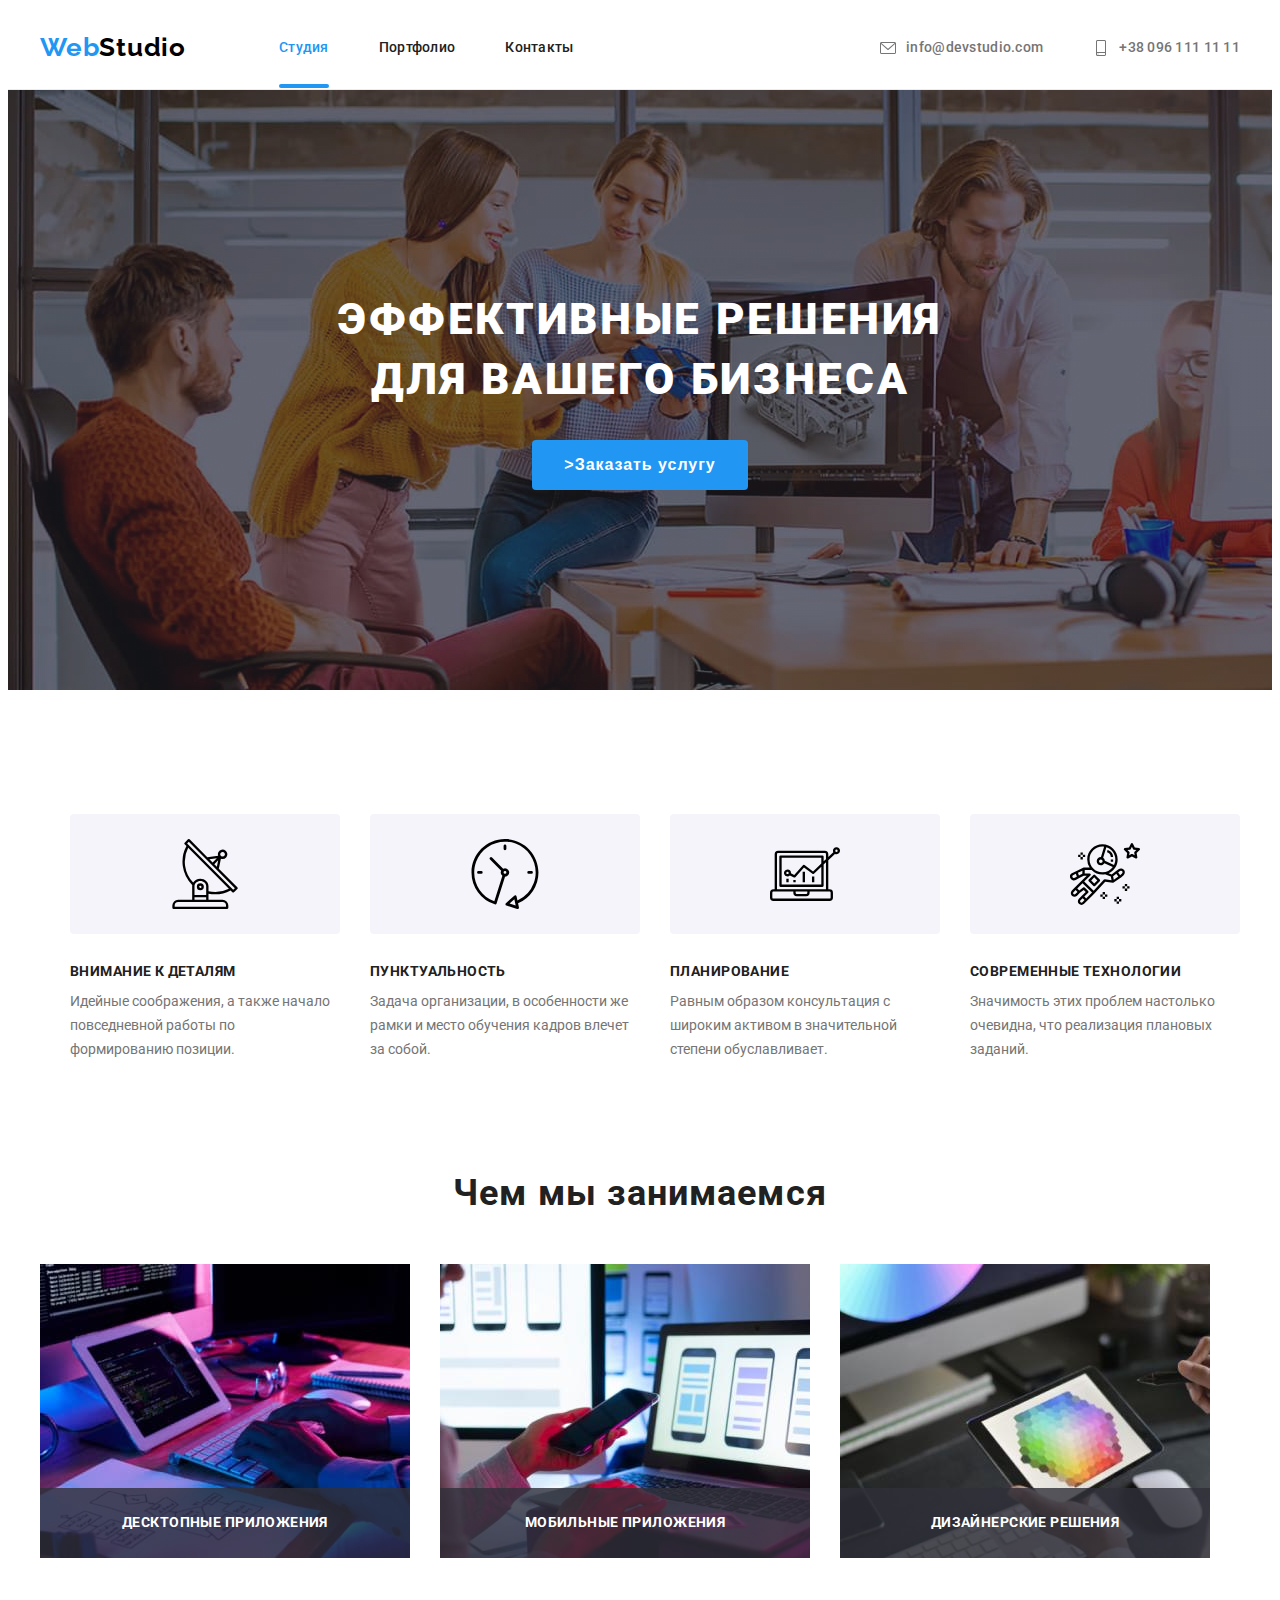
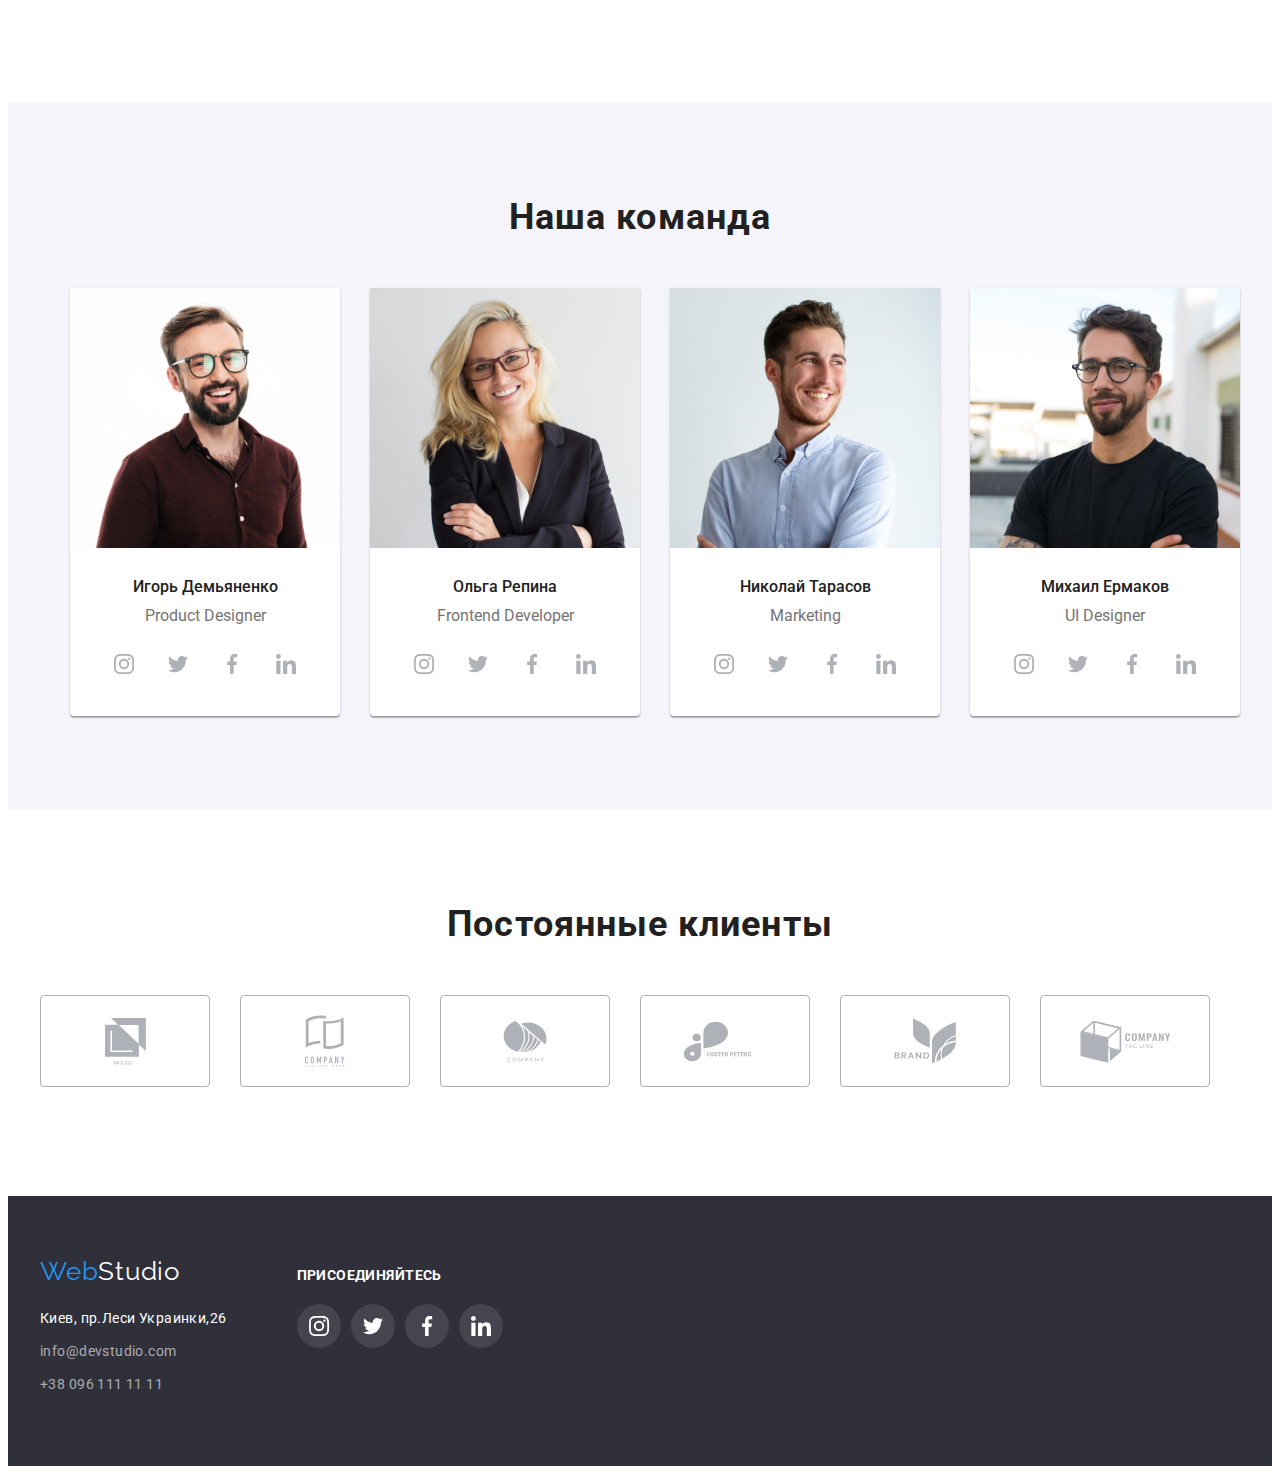
==== commit da63a309: "добавляет файлы в проект" ====
--- a/index.html
+++ b/index.html
@@ -60,7 +60,20 @@
      <main>
         <section class="hero">
                 <h1>Эффективные решения <br> для вашего бизнеса</h1>
-                <button class="hero-button" type="button">Заказать услугу</button>
+                <button type="button" class="hero-button" data-modal-open>>Заказать услугу</button>
+
+                <div class="backdrop is-hidden" data-modal>
+                    <div class="modal">
+                        <div class="modal-container">
+                            <button type="hero-button" class="modal-link-close" data-modal-close>
+                                <svg class="modal-icon">
+                                    <use href="./images/image.svg/sprite.svg#icon-closeblack">
+                                    </use>
+                                </svg></button>
+                        </div>
+                    </div>
+                </div>
+                
         </section>
         
     
@@ -451,5 +464,6 @@
 </div>
 
 </footer>
+<script src="./js/modal.js"></script>
 </body>
 </html>
--- a/css/styles.css
+++ b/css/styles.css
@@ -14,6 +14,8 @@
     --icon-social-color:#AFB1B8;
     --color-box-shadow: 0px 4px 4px rgba(0, 0, 0, 0.15);
     --color-header-bottom:#ECECEC;
+    --cubic-bezier:cubic-bezier(0.4, 0, 0.2, 1);
+    --time-function:250ms;
 }
 
 body{
@@ -136,15 +138,17 @@
 
 .icon-smartphone,
 .icon-envelope{
-     width: 16px;
-     height: 16px;
+    width: 16px;
+    height: 16px;
     margin-right: 10px;
     fill: currentColor;
+    transition: fill 250ms cubic-bezier(0.4, 0, 0.2, 1);
 }
 
 
 .nav-list-item .link,
-.list-item .contacts{
+.list-item .contacts,
+.current{
 
    display: flex;
    align-items: center;
@@ -157,24 +161,42 @@
    text-decoration: none;
    padding-top: 32px;
    padding-bottom: 32px;
+   transition: color 250ms cubic-bezier(0.4, 0, 0.2, 1);
+
+}
+
+.current::after{
+    position: absolute;
+    display: block;
+    content: "";
+    width: 100%;
+    height: 4px;
+    bottom: 0;
+    background: #2196F3;
+    border-radius: 2px;
+
 }
 
 .nav-list-item .link:hover,
-.nav-list-item .link:focus{
+.nav-list-item .link:focus,
+.link:hover::after,
+.link:focus::after{
    color: var(--accent-text-color);
   
 }
 
 .nav-list-item .link.current{
    color: var(--accent-text-color);
+   transition: color 250ms cubic-bezier(0.4, 0, 0.2, 1);
 }
 
 .list-item .contacts{
-    display: flex;
-    justify-content: center;
-    align-items: center;
+   display: flex;
+   justify-content: center;
+   align-items: center;
    color:var(--main-text-color);
    text-decoration: none;
+   transition: color 250ms cubic-bezier(0.4, 0, 0.2, 1);
 }
 
 
@@ -234,7 +256,6 @@
     margin-top: 0;
 
 }
-
 
 
 .hero-button{
@@ -252,6 +273,7 @@
     border-radius: 4px;
     text-align: center;
     letter-spacing: 00.06em;
+    transition: background-color var(--time-function) var(--cubic-bezier), box-shadow var(--time-function) var(--cubic-bezier);
 }
 
 .hero-button:hover,
@@ -335,7 +357,7 @@
         
     }
     
-    .features-list.title{
+    .features-list .title{
         color: var(--title-black-color);
         font-weight: 700;
         font-size: 14px;
@@ -347,11 +369,12 @@
     
     }
     
-    .features-list.text{
+    .features-list .text{
         color: var(--main-text-color);
         font-weight: 400;
         font-size: 14px;
         line-height: 1.71;
+        text-align: left;
         
     }  
     
@@ -395,6 +418,7 @@
 
 
 .work-item{
+    position: relative;
     width: 370px;
     
 }
@@ -463,7 +487,7 @@
  }
 
 .item-card{
-    padding: 30px;
+    padding: 30px 32px;
     
 }
 
@@ -500,7 +524,9 @@
     width: 44px;
     height: 44px;
     color: var(--icon-social-color);
-}
+    transition: background-color var(--time-function) var(--cubic-bezier);
+}
+
 
 .icon-item-command:last-child{
     margin-right: 0;
@@ -512,6 +538,7 @@
     width: 20px;
     height: 20px;
     fill: currentColor;
+    transition: fill 250ms cubic-bezier(0.4, 0, 0.2, 1);
 }
 
 .icon-link-command:hover,
@@ -575,18 +602,53 @@
     font-weight: 400;
     font-size: 16px;
     line-height: 1.9;
+    text-align: left;
   
 }
+
+.img-section{
+    display: block;
+    position: relative;
+    overflow: hidden;
+    
+} 
 
 .portfolio-link{
     display: block;
     padding-top: 0;
+    position: relative;
    
 }
+
+.portfolio-description{
+    display: block;
+    position: absolute;
+    width: 100%;
+    height: 100%;
+    padding-top: 63px ;
+    padding-left: 23px;
+    padding-right: 23px;
+    font-size: 18px;
+    line-height: 1.56;
+    letter-spacing: 0.03em;
+    background: rgba(33, 150, 243, 0.9);
+    color: var(--primary-white-color);
+    transform: translateY(100%);
+    transition: transform 250ms cubic-bezier(0.4, 0, 0.2, 1);
+    
+}
+
 
 .portfolio-link:hover,
 .portfolio-link:focus{
     box-shadow: 0px 1px 1px rgba(0, 0, 0, 0.12), 0px 4px 4px rgba(0, 0, 0, 0.06), 1px 4px 6px rgba(0, 0, 0, 0.16);
+}
+
+.portfolio-link:hover .portfolio-description,
+.portfolio-link:focus .portfolio-description{
+
+    transform: translateY(-100%);
+
 }
 
 
@@ -631,11 +693,13 @@
         border: 1px solid var(--icon-social-color);
         box-sizing: border-box;
         border-radius: 4px;
+        transition: border var(--time-function) var(--cubic-bezier);
         
     }
     
     .icon-clients{
         fill: var(--icon-social-color);
+        transition: fill 250ms cubic-bezier(0.4, 0, 0.2, 1);
     
     }
     
@@ -713,11 +777,12 @@
  }
 
  .contacts-info {
-        color: rgba(255, 255, 255, 0.6);
+     color: rgba(255, 255, 255, 0.6);
    } 
 
  .footer-list .contacts-info{
-     color: var(--color-rgb-footer);   
+     color: var(--color-rgb-footer);
+     transition: color 250ms cubic-bezier(0.4, 0, 0.2, 1);   
  }
 
  .contacts-info:hover,
@@ -775,6 +840,7 @@
     width: 44px;
     height: 44px;
     background: rgba(255, 255, 255, 0.1);
+    transition: background-color var(--time-function) var(--cubic-bezier);
 }
 .icon-item-footer{
     display: flex;
@@ -786,6 +852,66 @@
 }
 
 
-
+/*====== MODAL BACKDROP ======*/
+
+.backdrop{
+    position: fixed;
+    top: 0;
+    left: 0;
+    width: 100%;
+    height: 100%;
+    background: rgba(0, 0, 0, 0.2);
+    opacity: 1;
+    transition: opacity var(--time-function) var(--cubic-bezier);
+}
+
+.backdrop.is-hidden {
+    opacity: 0;
+    visibility: hidden;
+    pointer-events: none;
+
+}
+
+.modal{
+    position: absolute;
+    display: block;
+    width: 528px;
+    height: 581px;
+    top: 50%;
+    left: 50%;
+    transform: translate(-50%, -50%);
+    background: #FFFFFF;
+    box-shadow: 0px 1px 3px rgba(0, 0, 0, 0.12), 0px 1px 1px rgba(0, 0, 0, 0.14), 0px 2px 1px rgba(0, 0, 0, 0.2);
+    border-radius: 4px;
+}
+
+.modal-link-close{
+    position: absolute;
+    display: flex;
+    justify-content: center;
+    align-items: center;
+    border-radius: 50%;
+    padding: 0;
+    top: 8px;
+    right: 8px;
+    width: 30px;
+    height: 30px;
+    background: #FFFFFF;
+    border: 1px solid rgba(0, 0, 0, 0.1);
+    box-sizing: border-box;
+    cursor: pointer;
+    
+} 
+
+.modal-icon{
+    width: 18px;
+    height: 18px;
+    transition: fill var(--time-function) var(--cubic-bezier);
+}
+
+.modal-icon:hover,
+.modal-icon:hover{
+    fill: #2196F3;
+}
     
  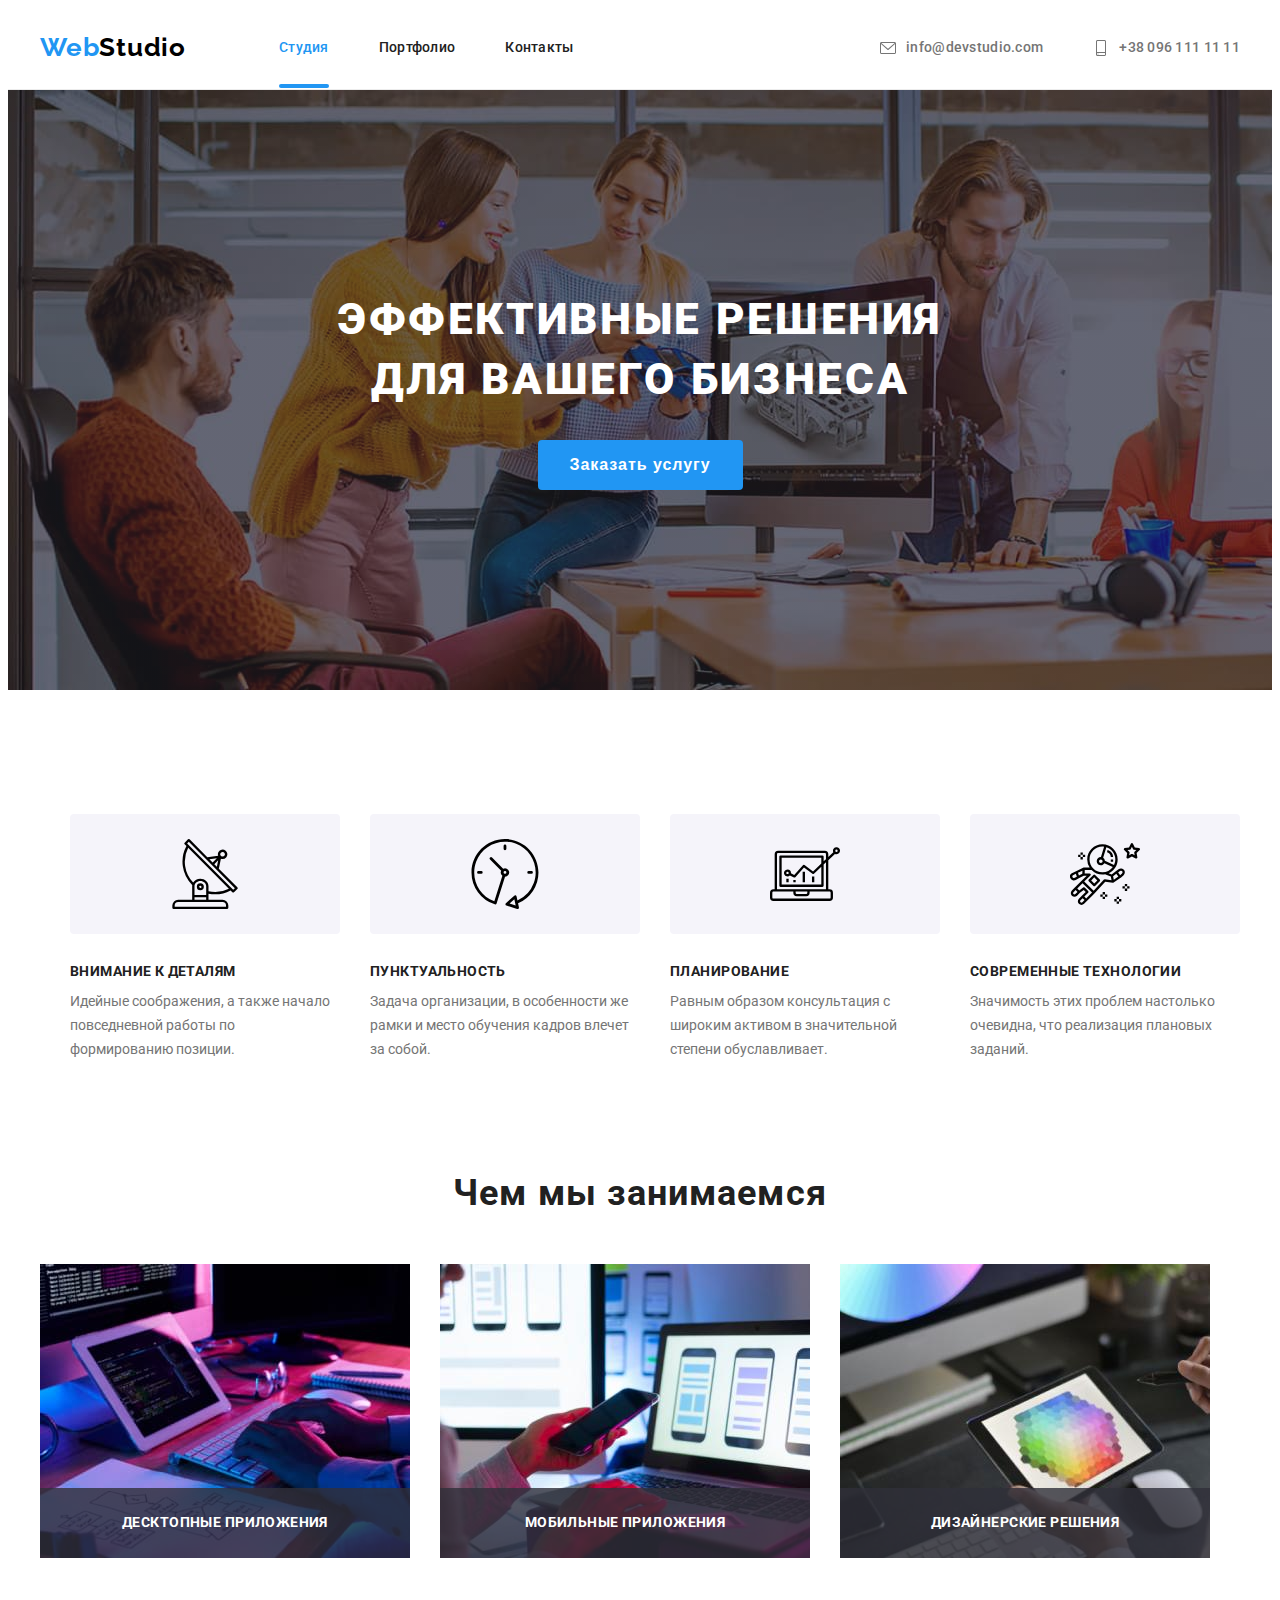
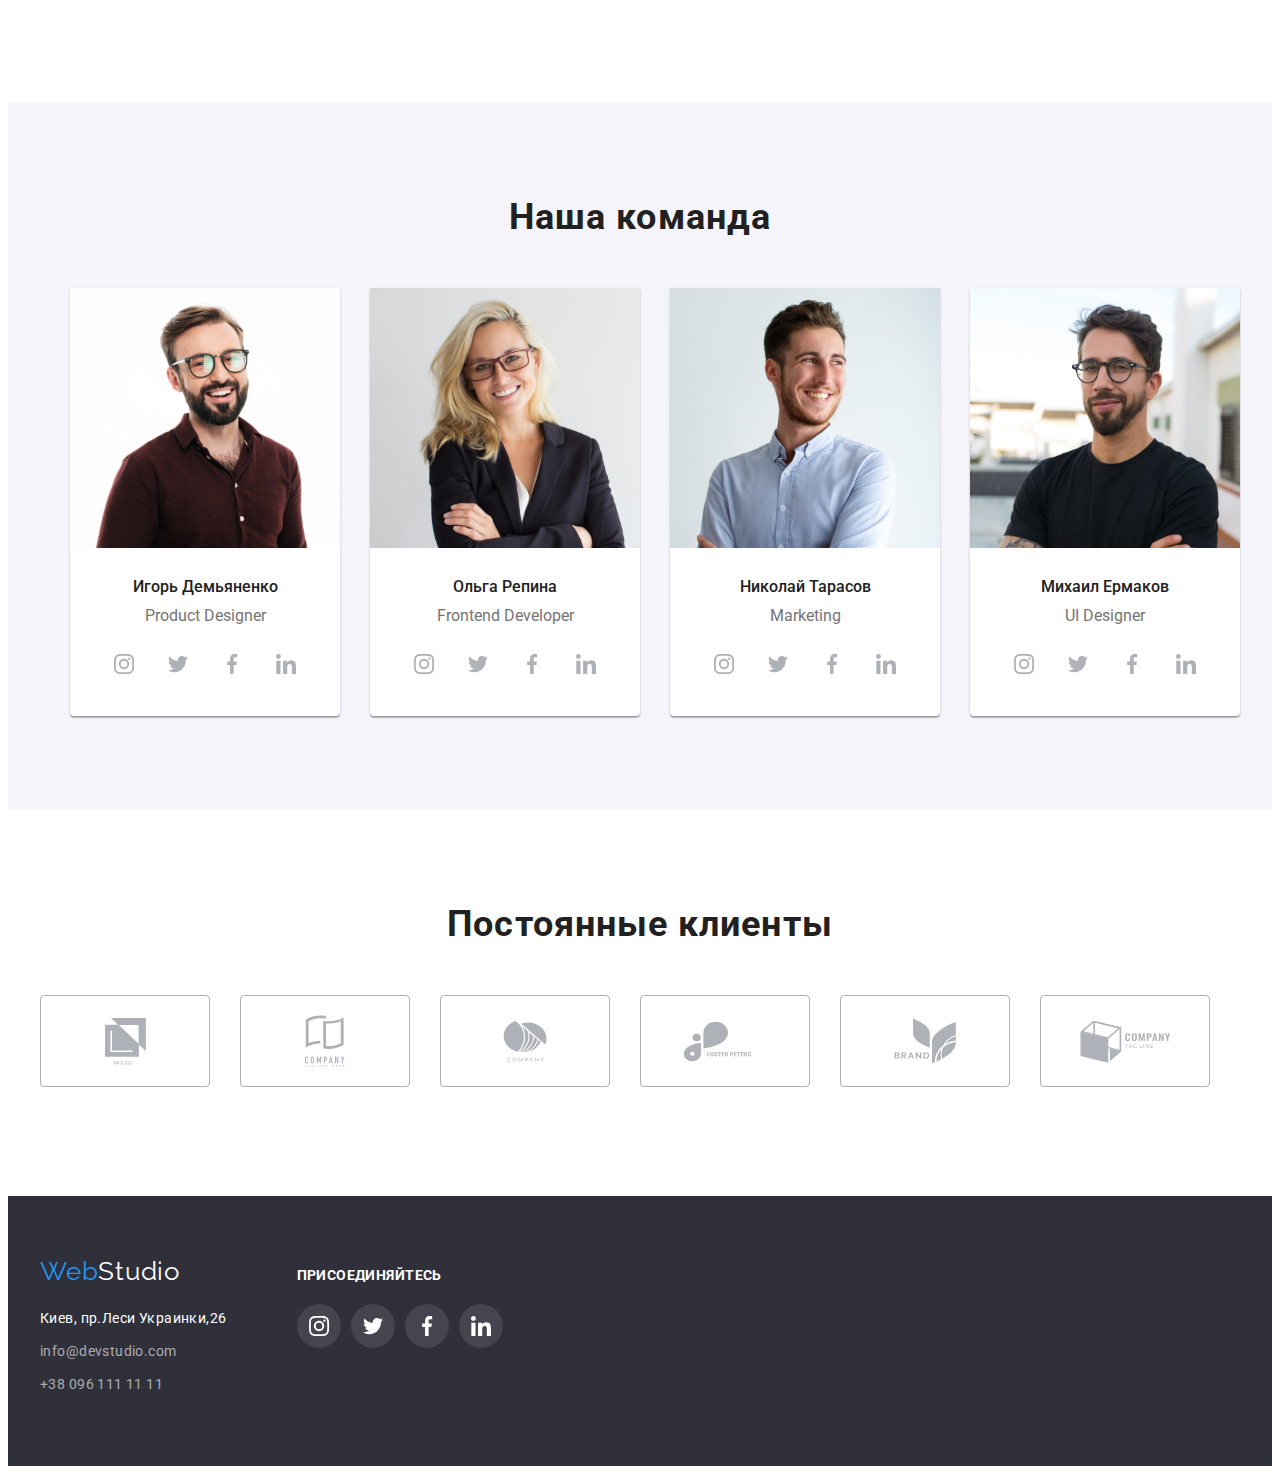
==== commit 8a365da7: "добавляет файлы в проект" ====
--- a/index.html
+++ b/index.html
@@ -60,15 +60,16 @@
      <main>
         <section class="hero">
                 <h1>Эффективные решения <br> для вашего бизнеса</h1>
-                <button type="button" class="hero-button" data-modal-open>>Заказать услугу</button>
+                <button type="button" class="button" data-modal-open>Заказать услугу</button>
 
                 <div class="backdrop is-hidden" data-modal>
                     <div class="modal">
                         <div class="modal-container">
-                            <button type="hero-button" class="modal-link-close" data-modal-close>
+                            <button type="button" class="modal-link-close" data-modal-close>
                                 <svg class="modal-icon">
-                                    <use href="./images/image.svg/sprite.svg#icon-closeblack">
+                                    <use href="./images/sprite-two.svg#icon-close-black-18dp-2-1">
                                     </use>
+                                    
                                 </svg></button>
                         </div>
                     </div>
--- a/css/styles.css
+++ b/css/styles.css
@@ -258,7 +258,7 @@
 }
 
 
-.hero-button{
+.button{
     min-width: 200px;
     height: 50px;
     font-size: 16px;
@@ -276,8 +276,8 @@
     transition: background-color var(--time-function) var(--cubic-bezier), box-shadow var(--time-function) var(--cubic-bezier);
 }
 
-.hero-button:hover,
-.hero-button:focus{
+.button:hover,
+.button:focus{
     background-color: var(--background-button-hero);
     box-shadow:var(--color-box-shadow);
     background: rgb(33, 150, 243, 0.8);
@@ -296,13 +296,15 @@
     font-size: 16px;
     line-height: 1.62;
     color: var(--logo-black-color);
-    border: none;
     padding: 6px 22px;
     background: var(--background-filters-color);
-    border-radius: 4px;
     list-style:none ;
     letter-spacing: 0.03em;
-    border: none;
+    border-radius: 4px;
+    border: var(--accent-logo-color);
+    text-align: center;
+    transition: box-shadow 250ms cubic-bezier(0.4, 0, 0.2, 1), background-color 250ms cubic-bezier(0.4, 0, 0.2, 1), color 250ms cubic-bezier(0.4, 0, 0.2, 1);
+
 
 }
 
@@ -329,6 +331,8 @@
 /* shadow-middle */
     box-shadow: 0px 3px 1px rgba(0, 0, 0, 0.1), 0px 1px 2px rgba(0, 0, 0, 0.08), 0px 2px 2px rgba(0, 0, 0, 0.12);
 
+
+    
 }
 
 /* ======SECTION Feautures====== */
